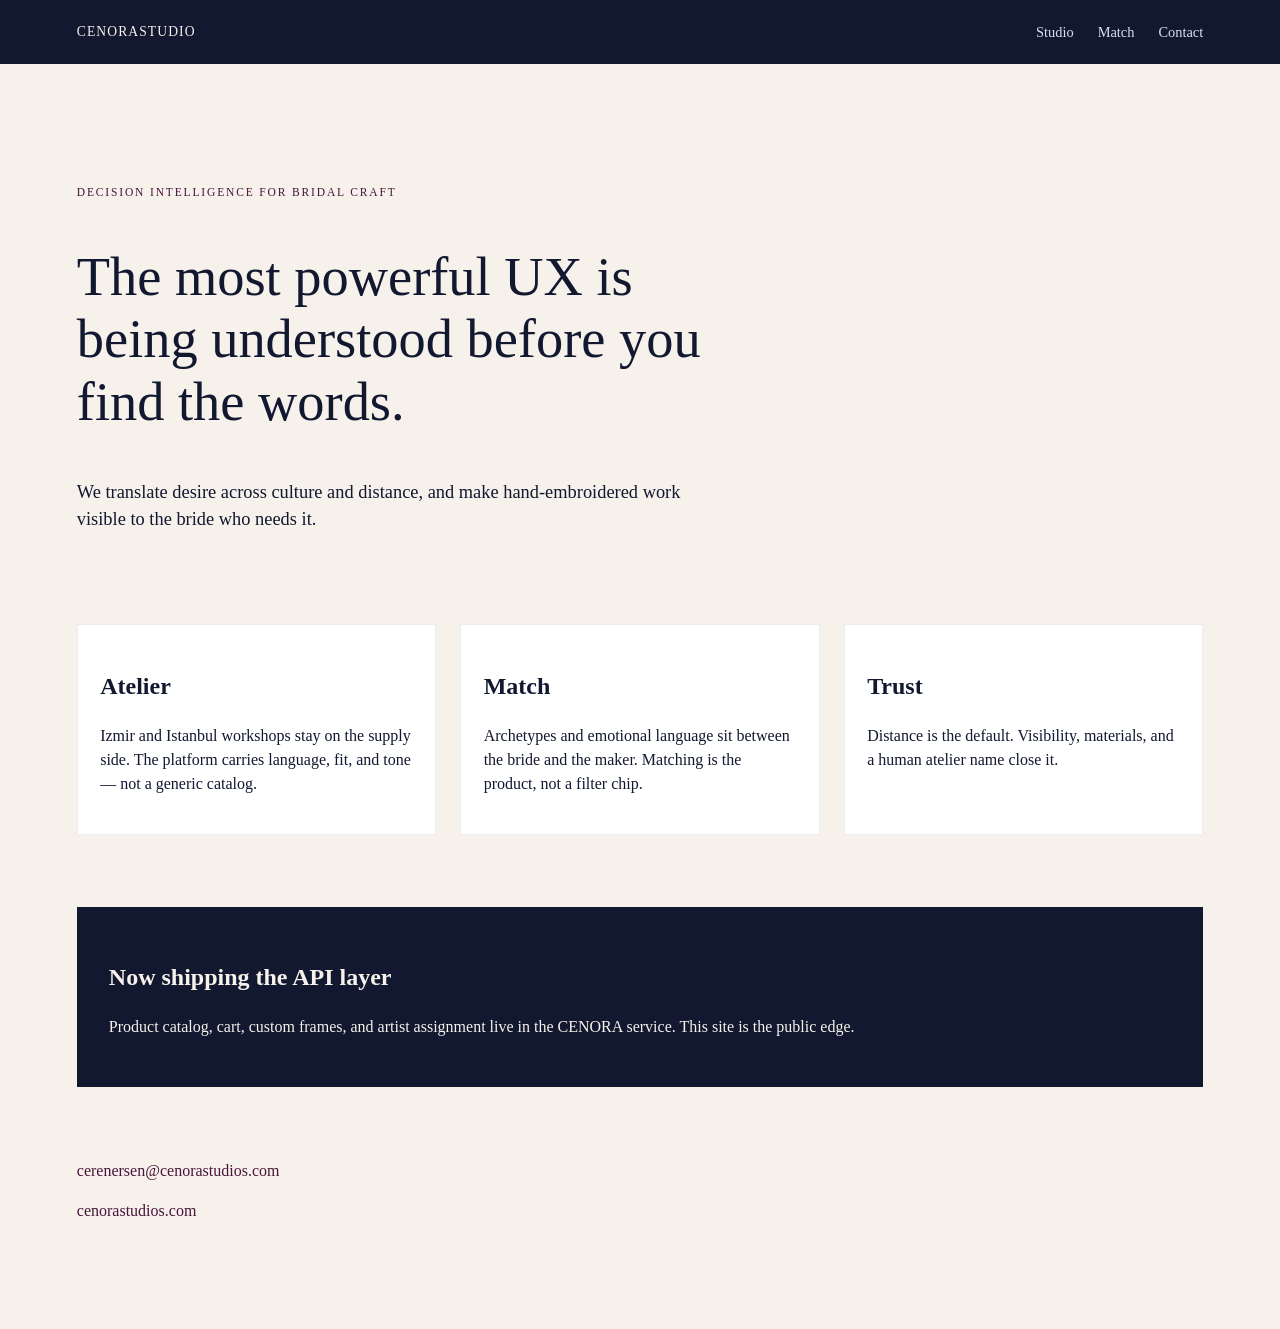
==== index.html @ e500f759 "Add brand site skeleton for Cloudflare + Vercel." ====
<!doctype html>
<html lang="en">
<head>
  <meta charset="utf-8" />
  <meta name="viewport" content="width=device-width, initial-scale=1" />
  <title>CenoraStudio</title>
  <meta name="description" content="AI matching between Turkish ateliers and global brides." />
  <link rel="stylesheet" href="./styles.css" />
</head>
<body>
  <header class="nav">
    <span class="mark">CenoraStudio</span>
    <nav>
      <a href="#studio">Studio</a>
      <a href="#match">Match</a>
      <a href="#contact">Contact</a>
    </nav>
  </header>
  <main>
    <section class="hero">
      <p class="eyebrow">Decision intelligence for bridal craft</p>
      <h1>The most powerful UX is being understood before you find the words.</h1>
      <p class="lede">We translate desire across culture and distance, and make hand-embroidered work visible to the bride who needs it.</p>
    </section>
    <section id="studio" class="grid">
      <article>
        <h2>Atelier</h2>
        <p>Izmir and Istanbul workshops stay on the supply side. The platform carries language, fit, and tone — not a generic catalog.</p>
      </article>
      <article>
        <h2>Match</h2>
        <p>Archetypes and emotional language sit between the bride and the maker. Matching is the product, not a filter chip.</p>
      </article>
      <article>
        <h2>Trust</h2>
        <p>Distance is the default. Visibility, materials, and a human atelier name close it.</p>
      </article>
    </section>
    <section id="match" class="band">
      <h2>Now shipping the API layer</h2>
      <p>Product catalog, cart, custom frames, and artist assignment live in the CENORA service. This site is the public edge.</p>
    </section>
    <section id="contact" class="contact">
      <p>cerenersen@cenorastudios.com</p>
      <p>cenorastudios.com</p>
    </section>
  </main>
</body>
</html>
---- styles.css ----
:root {
  --night: #111830;
  --plum: #4a143b;
  --ivory: #f6f1ea;
  --mist: #d7e1ea;
}
* { box-sizing: border-box; }
html, body { margin: 0; padding: 0; }
body {
  font-family: "Iowan Old Style", "Palatino Linotype", Palatino, serif;
  background: var(--ivory);
  color: var(--night);
  line-height: 1.5;
}
.nav {
  display: flex;
  justify-content: space-between;
  align-items: center;
  padding: 1.25rem 6vw;
  background: var(--night);
  color: var(--ivory);
}
.mark { letter-spacing: 0.08em; font-size: 0.85rem; text-transform: uppercase; }
.nav a { color: var(--mist); text-decoration: none; margin-left: 1.25rem; font-size: 0.9rem; }
.hero { padding: 12vh 6vw 8vh; max-width: 52rem; }
.eyebrow { color: var(--plum); letter-spacing: 0.16em; text-transform: uppercase; font-size: 0.72rem; }
h1 { font-weight: 500; font-size: clamp(2rem, 5vw, 3.4rem); line-height: 1.15; }
.lede { font-size: 1.15rem; max-width: 38rem; }
.grid {
  display: grid;
  grid-template-columns: repeat(auto-fit, minmax(220px, 1fr));
  gap: 1.5rem;
  padding: 0 6vw 8vh;
}
.grid article { background: white; padding: 1.4rem; border: 1px solid rgba(17,24,48,0.08); }
.band { margin: 0 6vw 8vh; padding: 2rem; background: var(--night); color: var(--ivory); }
.contact { padding: 0 6vw 10vh; color: var(--plum); }
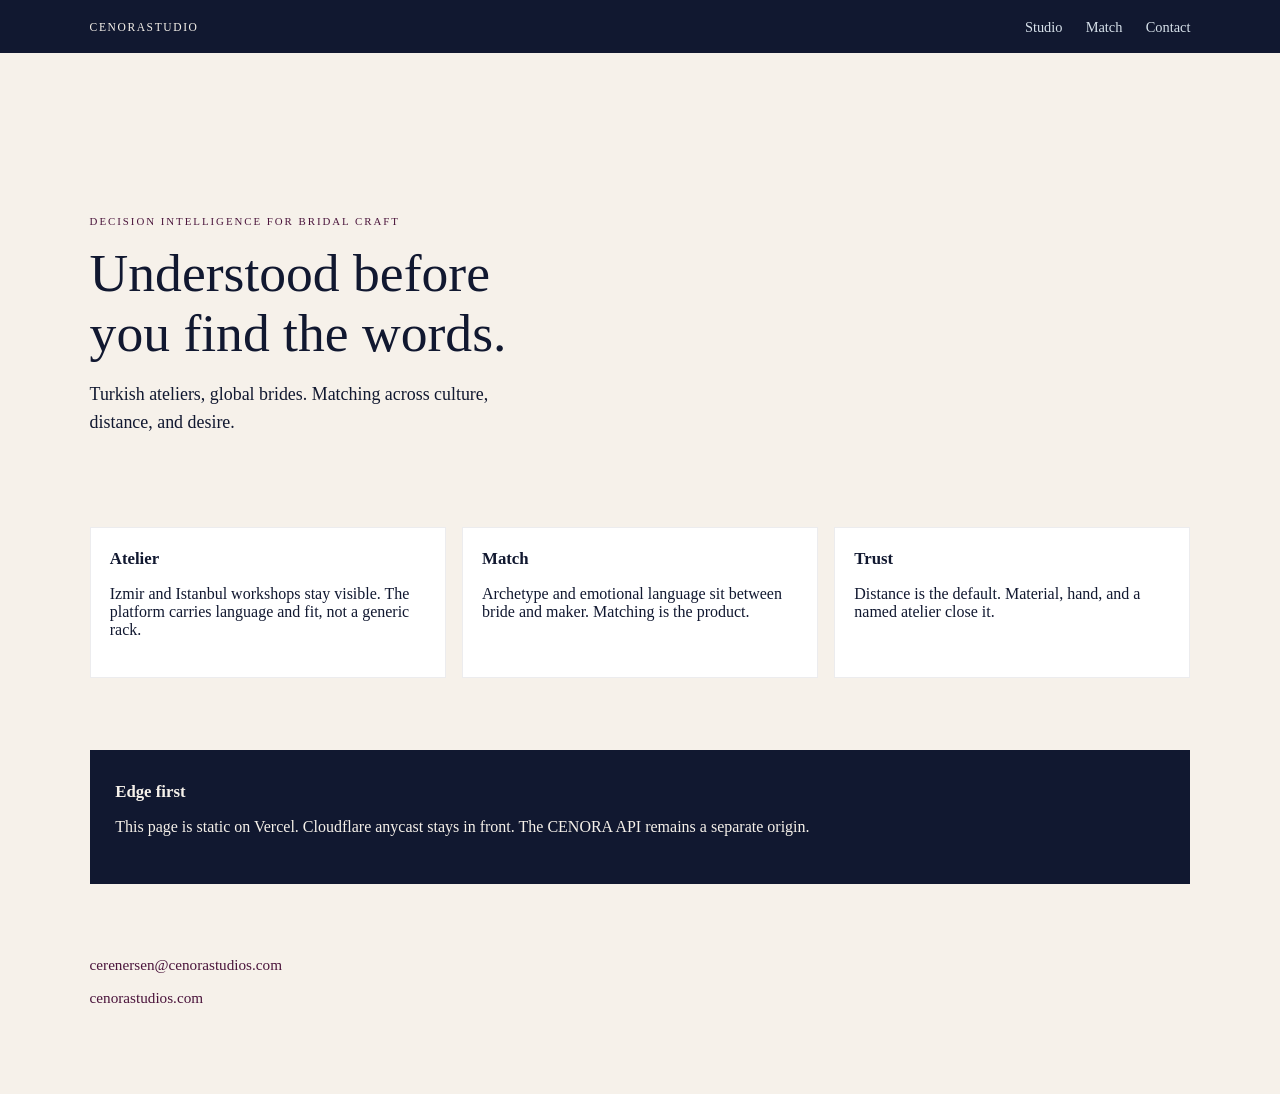
==== commit 7284be56: "Single-file edge page for TTFB." ====
--- a/index.html
+++ b/index.html
@@ -5,10 +5,25 @@
   <meta name="viewport" content="width=device-width, initial-scale=1" />
   <title>CenoraStudio</title>
   <meta name="description" content="AI matching between Turkish ateliers and global brides." />
-  <link rel="stylesheet" href="./styles.css" />
+  <style>
+    :root{--night:#111830;--plum:#4A143B;--ivory:#F6F1EA;--mist:#D7E1EA}
+    *{box-sizing:border-box}html,body{margin:0;background:var(--ivory);color:var(--night);font-family:Georgia,"Iowan Old Style",serif}
+    header{display:flex;justify-content:space-between;align-items:center;padding:1.1rem 7vw;background:var(--night);color:var(--ivory)}
+    .mark{letter-spacing:.14em;text-transform:uppercase;font-size:.72rem}
+    header a{color:var(--mist);text-decoration:none;margin-left:1.2rem;font-size:.9rem}
+    .hero{max-width:40rem;padding:18vh 7vw 8vh}
+    .eyebrow{color:var(--plum);letter-spacing:.18em;text-transform:uppercase;font-size:.68rem;margin:0 0 1rem}
+    h1{font-weight:500;font-size:clamp(2rem,5vw,3.35rem);line-height:1.12;margin:0 0 1rem}
+    .lede{font-size:1.12rem;line-height:1.55;max-width:34rem}
+    .grid{display:grid;grid-template-columns:repeat(auto-fit,minmax(210px,1fr));gap:1rem;padding:0 7vw 8vh}
+    .grid article{background:#fff;padding:1.35rem 1.2rem;border:1px solid rgba(17,24,48,.08)}
+    h2{font-size:1.05rem;font-weight:600;margin:0 0 .5rem}
+    .band{margin:0 7vw 8vh;padding:2rem 1.6rem;background:var(--night);color:var(--ivory)}
+    footer{padding:0 7vw 8vh;color:var(--plum);font-size:.95rem}
+  </style>
 </head>
 <body>
-  <header class="nav">
+  <header>
     <span class="mark">CenoraStudio</span>
     <nav>
       <a href="#studio">Studio</a>
@@ -16,34 +31,23 @@
       <a href="#contact">Contact</a>
     </nav>
   </header>
-  <main>
-    <section class="hero">
-      <p class="eyebrow">Decision intelligence for bridal craft</p>
-      <h1>The most powerful UX is being understood before you find the words.</h1>
-      <p class="lede">We translate desire across culture and distance, and make hand-embroidered work visible to the bride who needs it.</p>
-    </section>
-    <section id="studio" class="grid">
-      <article>
-        <h2>Atelier</h2>
-        <p>Izmir and Istanbul workshops stay on the supply side. The platform carries language, fit, and tone — not a generic catalog.</p>
-      </article>
-      <article>
-        <h2>Match</h2>
-        <p>Archetypes and emotional language sit between the bride and the maker. Matching is the product, not a filter chip.</p>
-      </article>
-      <article>
-        <h2>Trust</h2>
-        <p>Distance is the default. Visibility, materials, and a human atelier name close it.</p>
-      </article>
-    </section>
-    <section id="match" class="band">
-      <h2>Now shipping the API layer</h2>
-      <p>Product catalog, cart, custom frames, and artist assignment live in the CENORA service. This site is the public edge.</p>
-    </section>
-    <section id="contact" class="contact">
-      <p>cerenersen@cenorastudios.com</p>
-      <p>cenorastudios.com</p>
-    </section>
-  </main>
+  <section class="hero">
+    <p class="eyebrow">Decision intelligence for bridal craft</p>
+    <h1>Understood before you find the words.</h1>
+    <p class="lede">Turkish ateliers, global brides. Matching across culture, distance, and desire.</p>
+  </section>
+  <section id="studio" class="grid">
+    <article><h2>Atelier</h2><p>Izmir and Istanbul workshops stay visible. The platform carries language and fit, not a generic rack.</p></article>
+    <article><h2>Match</h2><p>Archetype and emotional language sit between bride and maker. Matching is the product.</p></article>
+    <article><h2>Trust</h2><p>Distance is the default. Material, hand, and a named atelier close it.</p></article>
+  </section>
+  <section id="match" class="band">
+    <h2>Edge first</h2>
+    <p>This page is static on Vercel. Cloudflare anycast stays in front. The CENORA API remains a separate origin.</p>
+  </section>
+  <footer id="contact">
+    <p>cerenersen@cenorastudios.com</p>
+    <p>cenorastudios.com</p>
+  </footer>
 </body>
 </html>
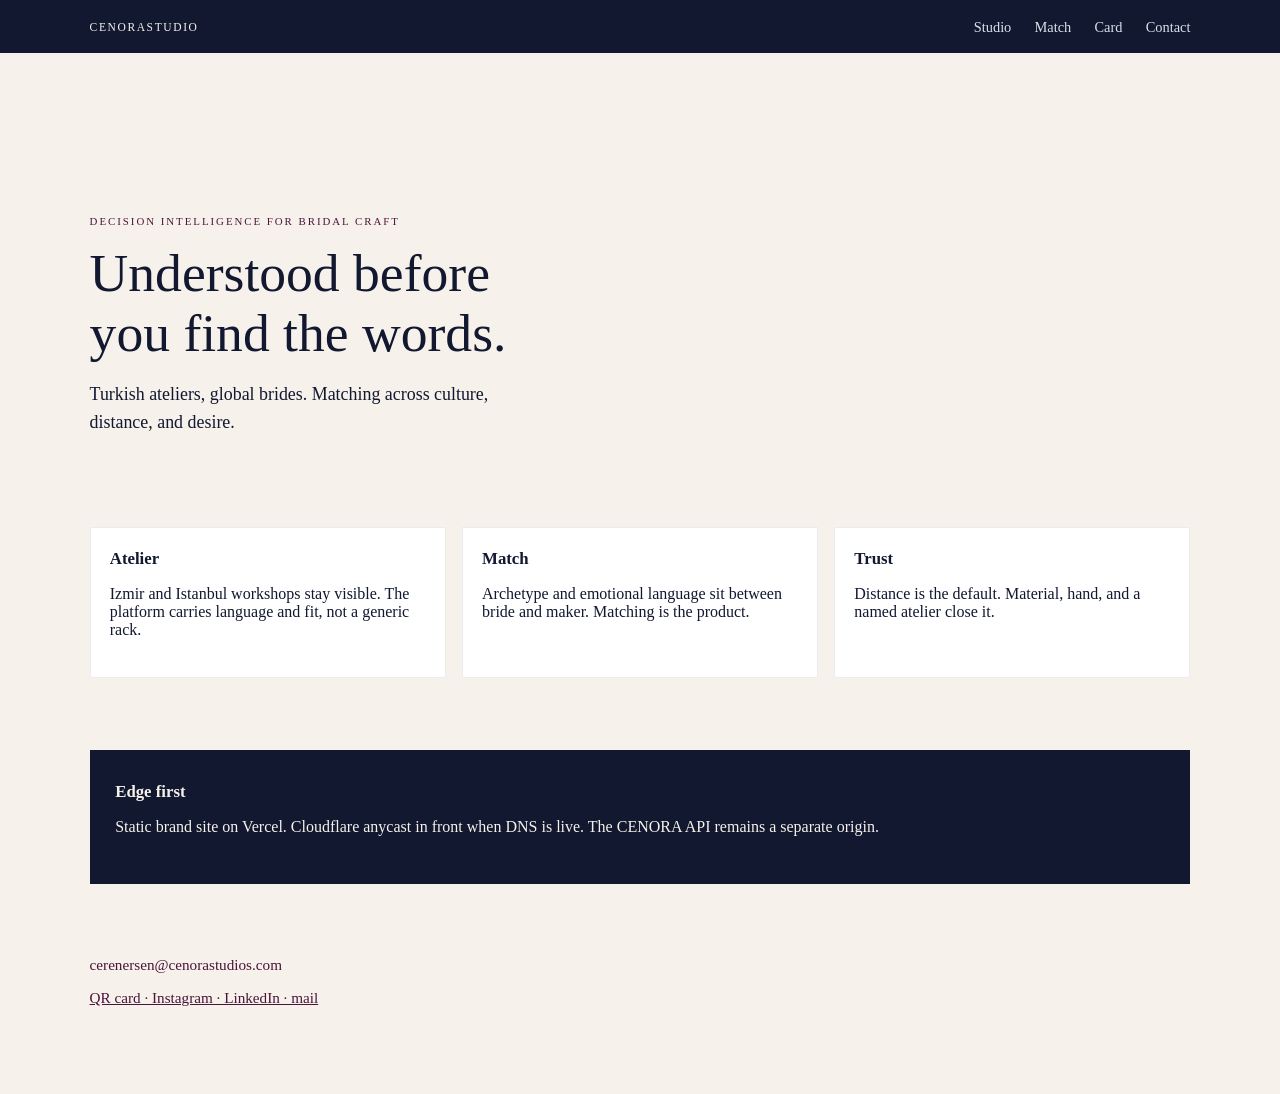
==== commit 02812fba: "Link company site to QR card page" ====
--- a/index.html
+++ b/index.html
@@ -15,11 +15,12 @@
     .eyebrow{color:var(--plum);letter-spacing:.18em;text-transform:uppercase;font-size:.68rem;margin:0 0 1rem}
     h1{font-weight:500;font-size:clamp(2rem,5vw,3.35rem);line-height:1.12;margin:0 0 1rem}
     .lede{font-size:1.12rem;line-height:1.55;max-width:34rem}
-    .grid{display:grid;grid-template-columns:repeat(auto-fit,minmax(210px,1fr));gap:1rem;padding:0 7vw 8vh}
+    .grid{display:grid;grid-columns:repeat(auto-fit,minmax(210px,1fr));grid-template-columns:repeat(auto-fit,minmax(210px,1fr));gap:1rem;padding:0 7vw 8vh}
     .grid article{background:#fff;padding:1.35rem 1.2rem;border:1px solid rgba(17,24,48,.08)}
     h2{font-size:1.05rem;font-weight:600;margin:0 0 .5rem}
     .band{margin:0 7vw 8vh;padding:2rem 1.6rem;background:var(--night);color:var(--ivory)}
     footer{padding:0 7vw 8vh;color:var(--plum);font-size:.95rem}
+    footer a{color:var(--plum)}
   </style>
 </head>
 <body>
@@ -28,6 +29,7 @@
     <nav>
       <a href="#studio">Studio</a>
       <a href="#match">Match</a>
+      <a href="/card">Card</a>
       <a href="#contact">Contact</a>
     </nav>
   </header>
@@ -43,11 +45,11 @@
   </section>
   <section id="match" class="band">
     <h2>Edge first</h2>
-    <p>This page is static on Vercel. Cloudflare anycast stays in front. The CENORA API remains a separate origin.</p>
+    <p>Static brand site on Vercel. Cloudflare anycast in front when DNS is live. The CENORA API remains a separate origin.</p>
   </section>
   <footer id="contact">
     <p>cerenersen@cenorastudios.com</p>
-    <p>cenorastudios.com</p>
+    <p><a href="/card">QR card · Instagram · LinkedIn · mail</a></p>
   </footer>
 </body>
 </html>
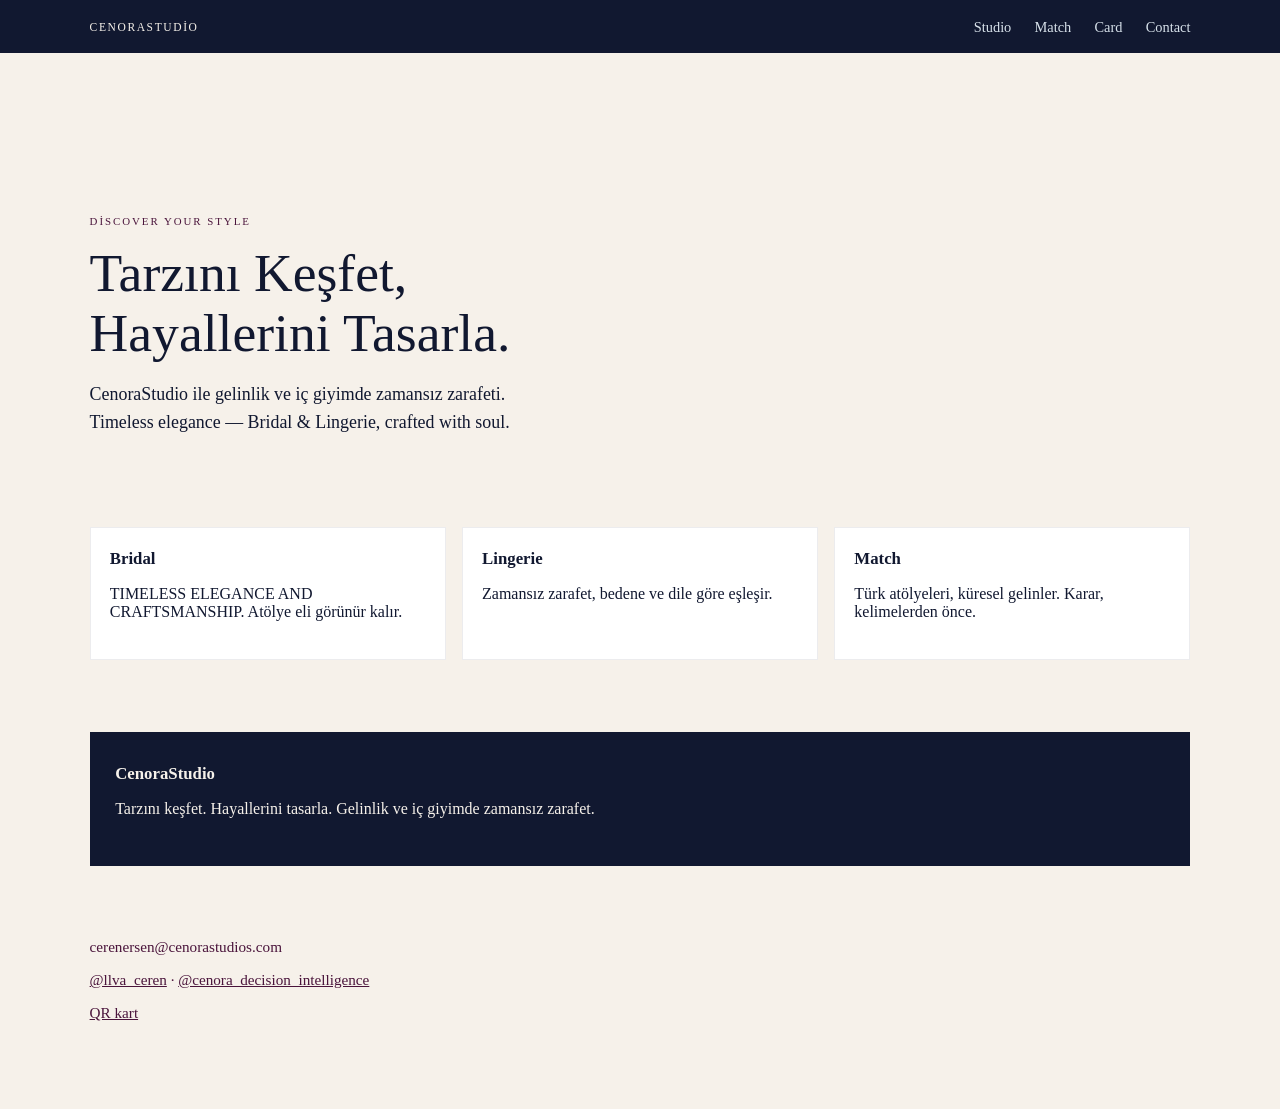
==== commit f3643755: "Add Instagram copy and handles to brand homepage" ====
--- a/index.html
+++ b/index.html
@@ -1,10 +1,10 @@
 <!doctype html>
-<html lang="en">
+<html lang="tr">
 <head>
   <meta charset="utf-8" />
   <meta name="viewport" content="width=device-width, initial-scale=1" />
   <title>CenoraStudio</title>
-  <meta name="description" content="AI matching between Turkish ateliers and global brides." />
+  <meta name="description" content="Tarzını Keşfet, Hayallerini Tasarla. Gelinlik ve iç giyimde zamansız zarafet." />
   <style>
     :root{--night:#111830;--plum:#4A143B;--ivory:#F6F1EA;--mist:#D7E1EA}
     *{box-sizing:border-box}html,body{margin:0;background:var(--ivory);color:var(--night);font-family:Georgia,"Iowan Old Style",serif}
@@ -15,7 +15,7 @@
     .eyebrow{color:var(--plum);letter-spacing:.18em;text-transform:uppercase;font-size:.68rem;margin:0 0 1rem}
     h1{font-weight:500;font-size:clamp(2rem,5vw,3.35rem);line-height:1.12;margin:0 0 1rem}
     .lede{font-size:1.12rem;line-height:1.55;max-width:34rem}
-    .grid{display:grid;grid-columns:repeat(auto-fit,minmax(210px,1fr));grid-template-columns:repeat(auto-fit,minmax(210px,1fr));gap:1rem;padding:0 7vw 8vh}
+    .grid{display:grid;grid-template-columns:repeat(auto-fit,minmax(210px,1fr));gap:1rem;padding:0 7vw 8vh}
     .grid article{background:#fff;padding:1.35rem 1.2rem;border:1px solid rgba(17,24,48,.08)}
     h2{font-size:1.05rem;font-weight:600;margin:0 0 .5rem}
     .band{margin:0 7vw 8vh;padding:2rem 1.6rem;background:var(--night);color:var(--ivory)}
@@ -34,22 +34,23 @@
     </nav>
   </header>
   <section class="hero">
-    <p class="eyebrow">Decision intelligence for bridal craft</p>
-    <h1>Understood before you find the words.</h1>
-    <p class="lede">Turkish ateliers, global brides. Matching across culture, distance, and desire.</p>
+    <p class="eyebrow">Discover Your Style</p>
+    <h1>Tarzını Keşfet, Hayallerini Tasarla.</h1>
+    <p class="lede">CenoraStudio ile gelinlik ve iç giyimde zamansız zarafeti. Timeless elegance — Bridal & Lingerie, crafted with soul.</p>
   </section>
   <section id="studio" class="grid">
-    <article><h2>Atelier</h2><p>Izmir and Istanbul workshops stay visible. The platform carries language and fit, not a generic rack.</p></article>
-    <article><h2>Match</h2><p>Archetype and emotional language sit between bride and maker. Matching is the product.</p></article>
-    <article><h2>Trust</h2><p>Distance is the default. Material, hand, and a named atelier close it.</p></article>
+    <article><h2>Bridal</h2><p>TIMELESS ELEGANCE AND CRAFTSMANSHIP. Atölye eli görünür kalır.</p></article>
+    <article><h2>Lingerie</h2><p>Zamansız zarafet, bedene ve dile göre eşleşir.</p></article>
+    <article><h2>Match</h2><p>Türk atölyeleri, küresel gelinler. Karar, kelimelerden önce.</p></article>
   </section>
   <section id="match" class="band">
-    <h2>Edge first</h2>
-    <p>Static brand site on Vercel. Cloudflare anycast in front when DNS is live. The CENORA API remains a separate origin.</p>
+    <h2>CenoraStudio</h2>
+    <p>Tarzını keşfet. Hayallerini tasarla. Gelinlik ve iç giyimde zamansız zarafet.</p>
   </section>
   <footer id="contact">
     <p>cerenersen@cenorastudios.com</p>
-    <p><a href="/card">QR card · Instagram · LinkedIn · mail</a></p>
+    <p><a href="https://instagram.com/llva_ceren">@llva_ceren</a> · <a href="https://instagram.com/cenora_decision_intelligence">@cenora_decision_intelligence</a></p>
+    <p><a href="/card">QR kart</a></p>
   </footer>
 </body>
 </html>
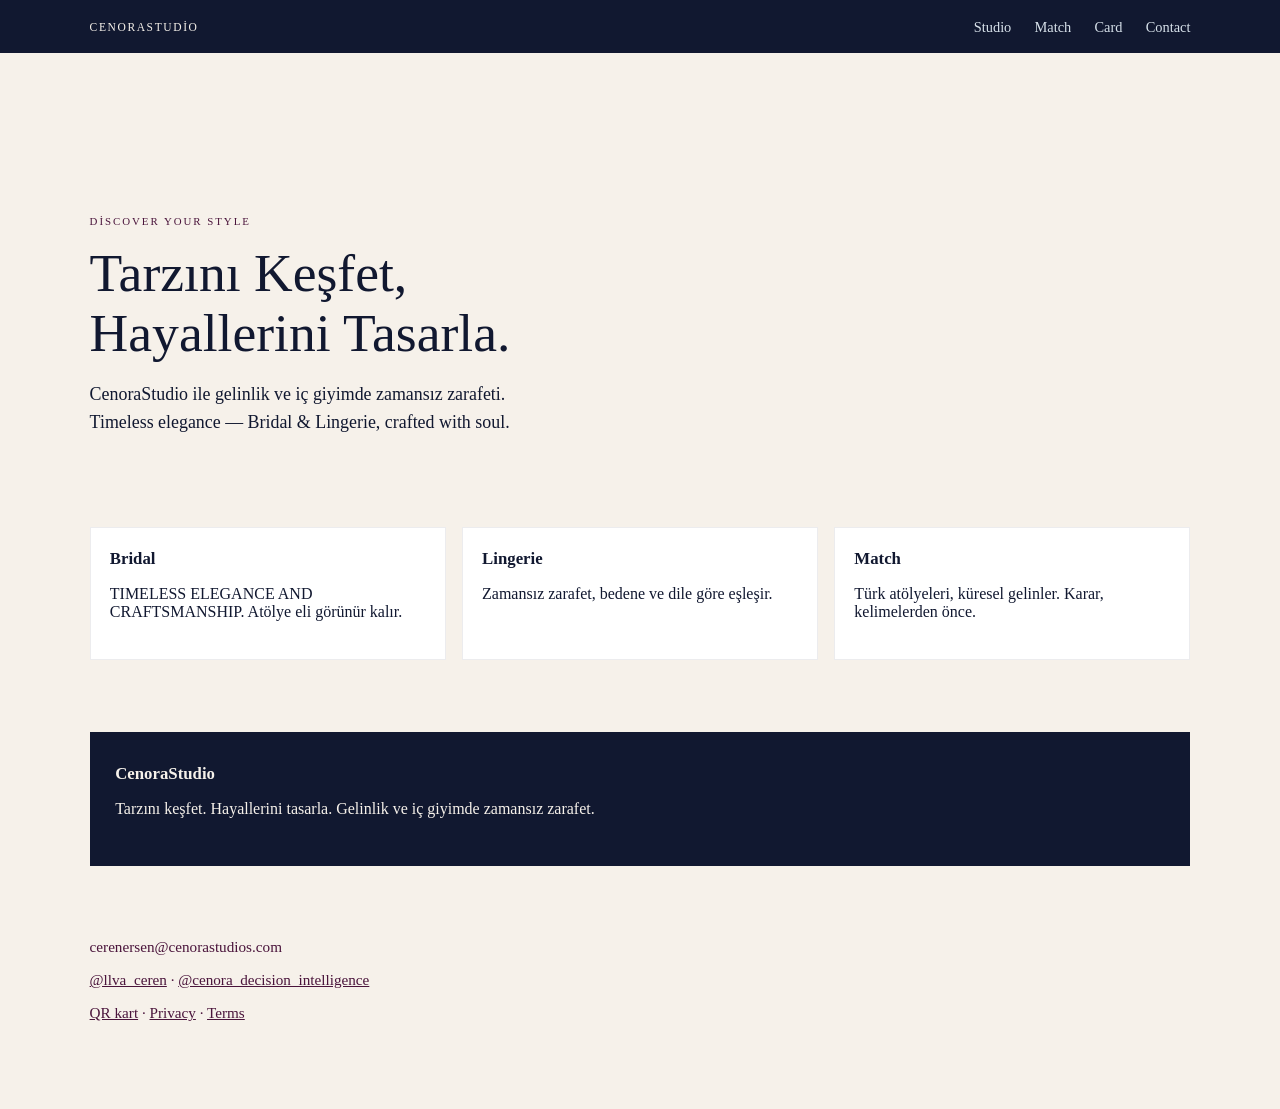
==== commit 168f92ef: "Link privacy and terms from the home page" ====
--- a/index.html
+++ b/index.html
@@ -50,7 +50,7 @@
   <footer id="contact">
     <p>cerenersen@cenorastudios.com</p>
     <p><a href="https://instagram.com/llva_ceren">@llva_ceren</a> · <a href="https://instagram.com/cenora_decision_intelligence">@cenora_decision_intelligence</a></p>
-    <p><a href="/card">QR kart</a></p>
+    <p><a href="/card">QR kart</a> · <a href="/privacy">Privacy</a> · <a href="/terms">Terms</a></p>
   </footer>
 </body>
 </html>
